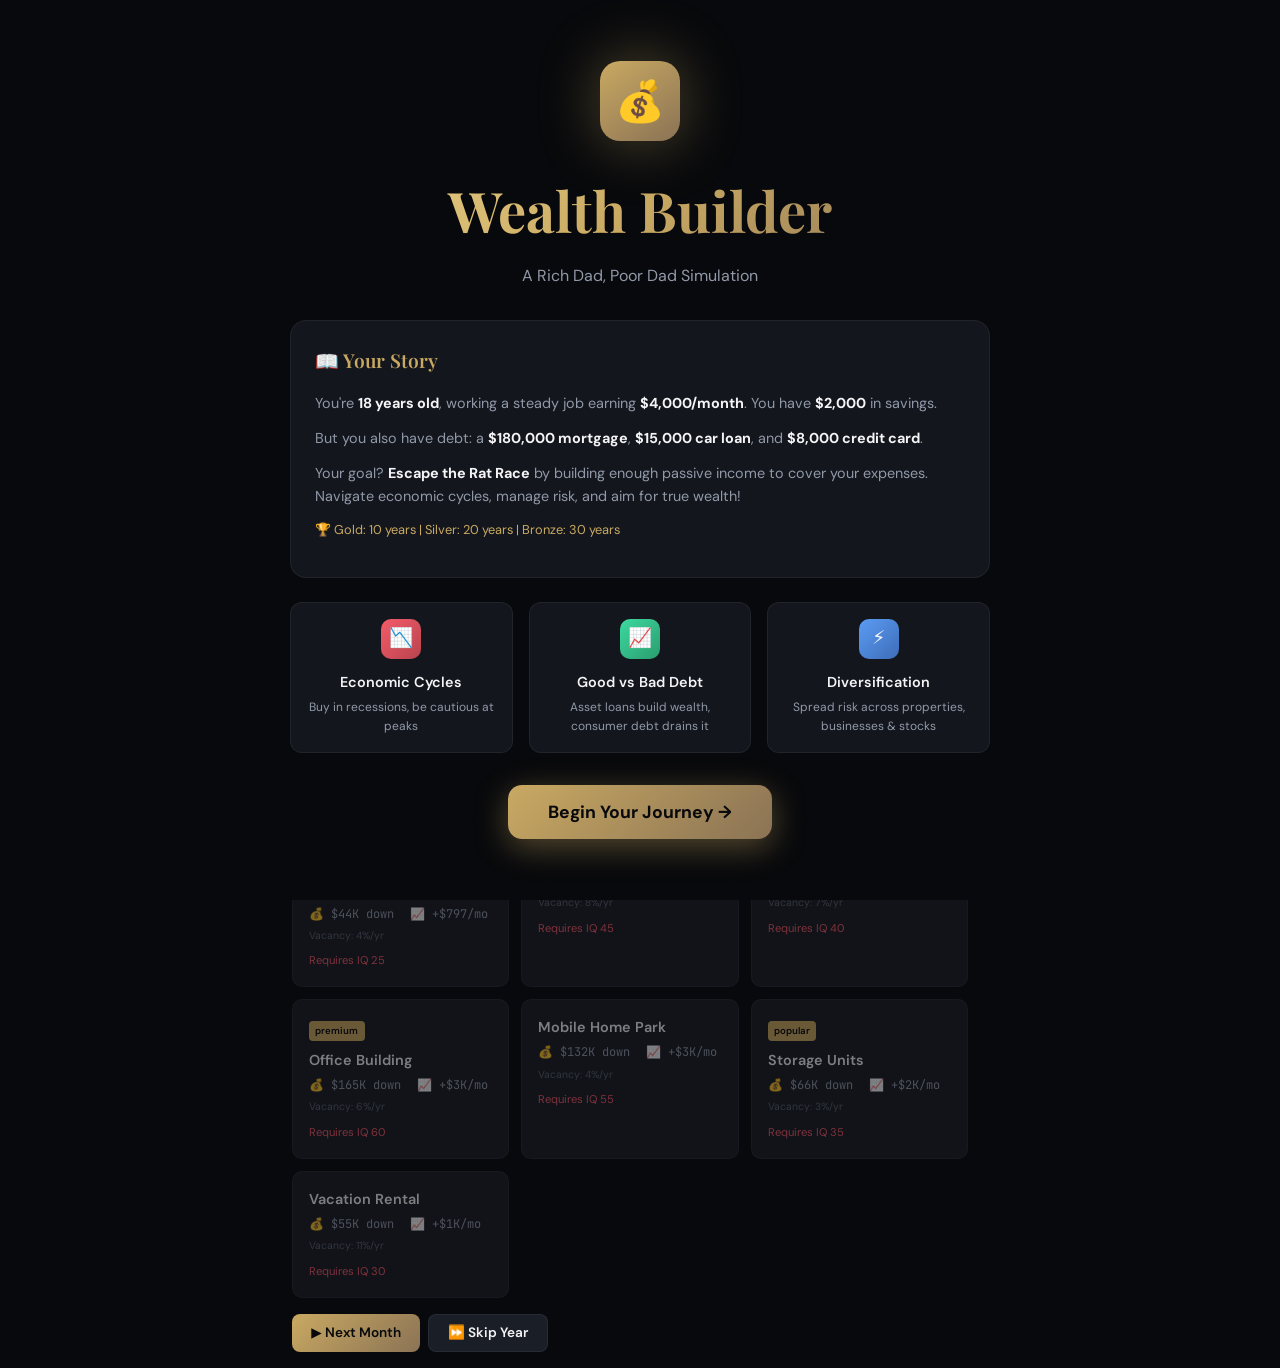
==== index.html @ d3c25e9b "Initial commit of Wealth Builder: The Rich Dad Simulation game, including core game logic, UI compon" ====
<!DOCTYPE html>
<html lang="en">
<head>
    <meta charset="UTF-8">
    <meta name="viewport" content="width=device-width, initial-scale=1.0">
    <title>Wealth Builder: The Rich Dad Simulation</title>
    <link href="https://fonts.googleapis.com/css2?family=Playfair+Display:wght@400;600;700&family=DM+Sans:wght@400;500;600;700&family=JetBrains+Mono:wght@400;500&display=swap" rel="stylesheet">
    <link rel="stylesheet" href="css/main.css">
</head>
<body>
    <div class="atmosphere"></div>

    <!-- INTRO SCREEN -->
    <div class="intro-screen" id="introScreen">
        <div class="intro-wrapper">
            <div class="intro-logo">💰</div>
            <h1 class="intro-title">Wealth Builder</h1>
            <p class="intro-subtitle">A Rich Dad, Poor Dad Simulation</p>
            
            <div class="intro-story">
                <div class="story-header">📖 Your Story</div>
                <p>You're <strong>18 years old</strong>, working a steady job earning <strong>$4,000/month</strong>. You have <strong>$2,000</strong> in savings.</p>
                <p>But you also have debt: a <strong>$180,000 mortgage</strong>, <strong>$15,000 car loan</strong>, and <strong>$8,000 credit card</strong>.</p>
                <p>Your goal? <strong>Escape the Rat Race</strong> by building enough passive income to cover your expenses. Navigate economic cycles, manage risk, and aim for true wealth!</p>
                <p style="margin-top:0.5rem;font-size:0.8rem;color:var(--gold)">🏆 Gold: 10 years | Silver: 20 years | Bronze: 30 years</p>
            </div>

            <div class="intro-concepts">
                <div class="concept-card">
                    <div class="concept-icon bad">📉</div>
                    <div class="concept-title">Economic Cycles</div>
                    <div class="concept-desc">Buy in recessions, be cautious at peaks</div>
                </div>
                <div class="concept-card">
                    <div class="concept-icon good">📈</div>
                    <div class="concept-title">Good vs Bad Debt</div>
                    <div class="concept-desc">Asset loans build wealth, consumer debt drains it</div>
                </div>
                <div class="concept-card">
                    <div class="concept-icon leverage">⚡</div>
                    <div class="concept-title">Diversification</div>
                    <div class="concept-desc">Spread risk across properties, businesses & stocks</div>
                </div>
            </div>

            <button class="btn-start" onclick="startGame()">
                Begin Your Journey →
            </button>
        </div>
    </div>

    <!-- WIN SCREEN -->
    <div class="win-screen" id="winScreen">
        <div class="win-icon">🏆</div>
        <h2 class="win-title">Financial Freedom Achieved!</h2>
        <p class="win-message" id="winMessage"></p>
        <div class="win-stats" id="winStats"></div>
        <button class="btn-restart" onclick="location.reload()">Play Again</button>
    </div>

    <!-- HEADER -->
    <header class="header">
        <div class="header-inner">
            <div class="logo">
                <div class="logo-mark">💰</div>
                <div class="logo-text">Wealth<span>Builder</span></div>
            </div>
            <div class="header-metrics">
                <div class="metric">
                    <div class="metric-label">Economy</div>
                    <div class="metric-value" id="economyIndicator">📈 Expansion</div>
                </div>
                <div class="metric">
                    <div class="metric-label">Net Worth</div>
                    <div class="metric-value gold" id="headerNetWorth">$0</div>
                </div>
                <div class="metric">
                    <div class="metric-label">Cash Flow</div>
                    <div class="metric-value" id="headerCashFlow">$0</div>
                </div>
                <div class="metric">
                    <div class="metric-label">Month</div>
                    <div class="metric-value" id="headerMonth">1</div>
                </div>
            </div>
        </div>
    </header>

    <!-- MAIN LAYOUT -->
    <main class="app-layout">
        <!-- LEFT SIDEBAR -->
        <aside class="sidebar-left">
            <div class="panel">
                <div class="panel-header">
                    <span class="panel-title">📊 Financial Statement</span>
                </div>
                <div class="fin-section">
                    <div class="fin-label">Income</div>
                    <div class="fin-row">
                        <span>Salary</span>
                        <span class="fin-value" id="incomeSalary">$4,000</span>
                    </div>
                    <div class="fin-row">
                        <span>Passive Income</span>
                        <span class="fin-value profit" id="incomePassive">$0</span>
                    </div>
                    <div class="fin-row total">
                        <span>Total Income</span>
                        <span class="fin-value" id="incomeTotal">$4,000</span>
                    </div>
                </div>
                <div class="fin-section">
                    <div class="fin-label">Expenses</div>
                    <div class="fin-row">
                        <span>Living</span>
                        <span class="fin-value" id="expLiving">$1,500</span>
                    </div>
                    <div class="fin-row">
                        <span>Debt Payments</span>
                        <span class="fin-value" id="expDebt">$1,800</span>
                    </div>
                    <div class="fin-row total">
                        <span>Total Expenses</span>
                        <span class="fin-value loss" id="expTotal">$3,300</span>
                    </div>
                </div>
                <div class="fin-section">
                    <div class="fin-row total" style="border:none">
                        <span>Monthly Cash Flow</span>
                        <span class="fin-value profit" id="cashFlow">$700</span>
                    </div>
                </div>
            </div>

            <div class="panel" style="margin-top:1rem">
                <div class="panel-header">
                    <span class="panel-title">💳 Debts</span>
                </div>
                <div id="debtList"></div>
            </div>
        </aside>

        <!-- CENTER -->
        <section class="main-content">
            <div class="status-grid">
                <div class="status-card">
                    <div class="status-icon">💵</div>
                    <div class="status-label">Cash</div>
                    <div class="status-value" id="statCash">$2,000</div>
                </div>
                <div class="status-card">
                    <div class="status-icon">📊</div>
                    <div class="status-label">Credit Score</div>
                    <div class="status-value" id="statCredit">680</div>
                </div>
                <div class="status-card">
                    <div class="status-icon">🧠</div>
                    <div class="status-label">Financial IQ</div>
                    <div class="status-value" id="statIQ">10</div>
                </div>
                <div class="status-card">
                    <div class="status-icon">🎂</div>
                    <div class="status-label">Age</div>
                    <div class="status-value" id="statAge">18</div>
                </div>
            </div>

            <div class="progress-section">
                <div class="progress-item">
                    <div class="progress-header">
                        <span>🐀 Escape Rat Race (Passive ≥ Expenses)</span>
                        <span id="progressRat">0%</span>
                    </div>
                    <div class="progress-bar"><div class="progress-fill green" id="barRat" style="width:0%"></div></div>
                </div>
                <div class="progress-item">
                    <div class="progress-header">
                        <span>💎 Millionaire ($1M Net Worth)</span>
                        <span id="progressMil">0%</span>
                    </div>
                    <div class="progress-bar"><div class="progress-fill gold" id="barMil" style="width:0%"></div></div>
                </div>
                <div class="progress-item">
                    <div class="progress-header">
                        <span>👑 Generational Wealth ($10M)</span>
                        <span id="progressUltra">0%</span>
                    </div>
                    <div class="progress-bar"><div class="progress-fill purple" id="barUltra" style="width:0%"></div></div>
                </div>
            </div>
            
            <div style="display:grid;grid-template-columns:repeat(3,1fr);gap:0.5rem;margin-bottom:1rem;font-size:0.75rem;text-align:center">
                <div style="background:var(--bg-elevated);padding:0.5rem;border-radius:8px">
                    <div style="color:var(--text-tertiary)">🥇 Gold</div>
                    <div>≤10 years</div>
                </div>
                <div style="background:var(--bg-elevated);padding:0.5rem;border-radius:8px">
                    <div style="color:var(--text-tertiary)">🥈 Silver</div>
                    <div>≤20 years</div>
                </div>
                <div style="background:var(--bg-elevated);padding:0.5rem;border-radius:8px">
                    <div style="color:var(--text-tertiary)">🥉 Bronze</div>
                    <div>≤30 years</div>
                </div>
            </div>

            <div class="tabs" id="actionTabs">
                <button class="tab active" data-tab="properties">🏠 Properties</button>
                <button class="tab" data-tab="businesses">🏢 Businesses</button>
                <button class="tab" data-tab="stocks">📈 Stocks</button>
                <button class="tab" data-tab="crypto">🪙 Crypto</button>
                <button class="tab" data-tab="jobs">💼 Jobs</button>
                <button class="tab" data-tab="education">📚 Education</button>
                <button class="tab" data-tab="debt">💳 Debt Mgmt</button>
                <button class="tab" data-tab="lifestyle">⚙️ Lifestyle</button>
            </div>

            <div class="action-grid" id="actionGrid"></div>

            <div class="controls">
                <button class="btn btn-primary" onclick="advanceMonth()">▶ Next Month</button>
                <button class="btn btn-secondary" onclick="skipYear()">⏩ Skip Year</button>
            </div>
        </section>

        <!-- RIGHT SIDEBAR -->
        <aside class="sidebar-right">
            <div class="panel">
                <div class="panel-header">
                    <span class="panel-title">🏦 Your Assets</span>
                </div>
                <div class="asset-list" id="assetList">
                    <p style="color:var(--text-tertiary);font-size:0.8rem;text-align:center;padding:1rem">No assets yet. Start investing!</p>
                </div>
            </div>

            <div class="panel" style="margin-top:1rem">
                <div class="panel-header">
                    <span class="panel-title">📰 Events</span>
                </div>
                <div class="event-log" id="eventLog"></div>
            </div>

            <div class="panel" style="margin-top:1rem">
                <div class="panel-header">
                    <span class="panel-title">📈 Statistics</span>
                </div>
                <div class="fin-row">
                    <span>Leverage Ratio</span>
                    <span class="fin-value" id="statLeverage">0x</span>
                </div>
                <div class="fin-row">
                    <span>Total Assets Value</span>
                    <span class="fin-value profit" id="statAssetValue">$0</span>
                </div>
                <div class="fin-row">
                    <span>Total Liabilities</span>
                    <span class="fin-value loss" id="statLiabilities">$203,000</span>
                </div>
                <div class="fin-row">
                    <span>Diversification</span>
                    <span class="fin-value" id="statDiversification">-</span>
                </div>
                <div class="fin-row">
                    <span>Good Debt Ratio</span>
                    <span class="fin-value" id="statGoodDebt">0%</span>
                </div>
            </div>
        </aside>
    </main>

    <!-- MODAL -->
    <div class="modal-overlay" id="modal">
        <div class="modal">
            <h3 class="modal-title" id="modalTitle"></h3>
            <div id="modalContent"></div>
            <div class="modal-actions">
                <button class="btn btn-secondary" onclick="closeModal()">Cancel</button>
                <button class="btn btn-primary" id="modalConfirm">Confirm</button>
            </div>
        </div>
    </div>

    <!-- TOAST -->
    <div class="toast-container" id="toastContainer"></div>

    <script type="module" src="js/main.js"></script>
</body>
</html>
---- css/main.css ----
/* ===========================================
   WEALTH BUILDER - MAIN STYLESHEET
   =========================================== */

@import 'variables.css';
@import 'base.css';
@import 'screens.css';
@import 'layout.css';
@import 'components.css';
@import 'assets-debts.css';
@import 'modals.css';
@import 'utilities.css';
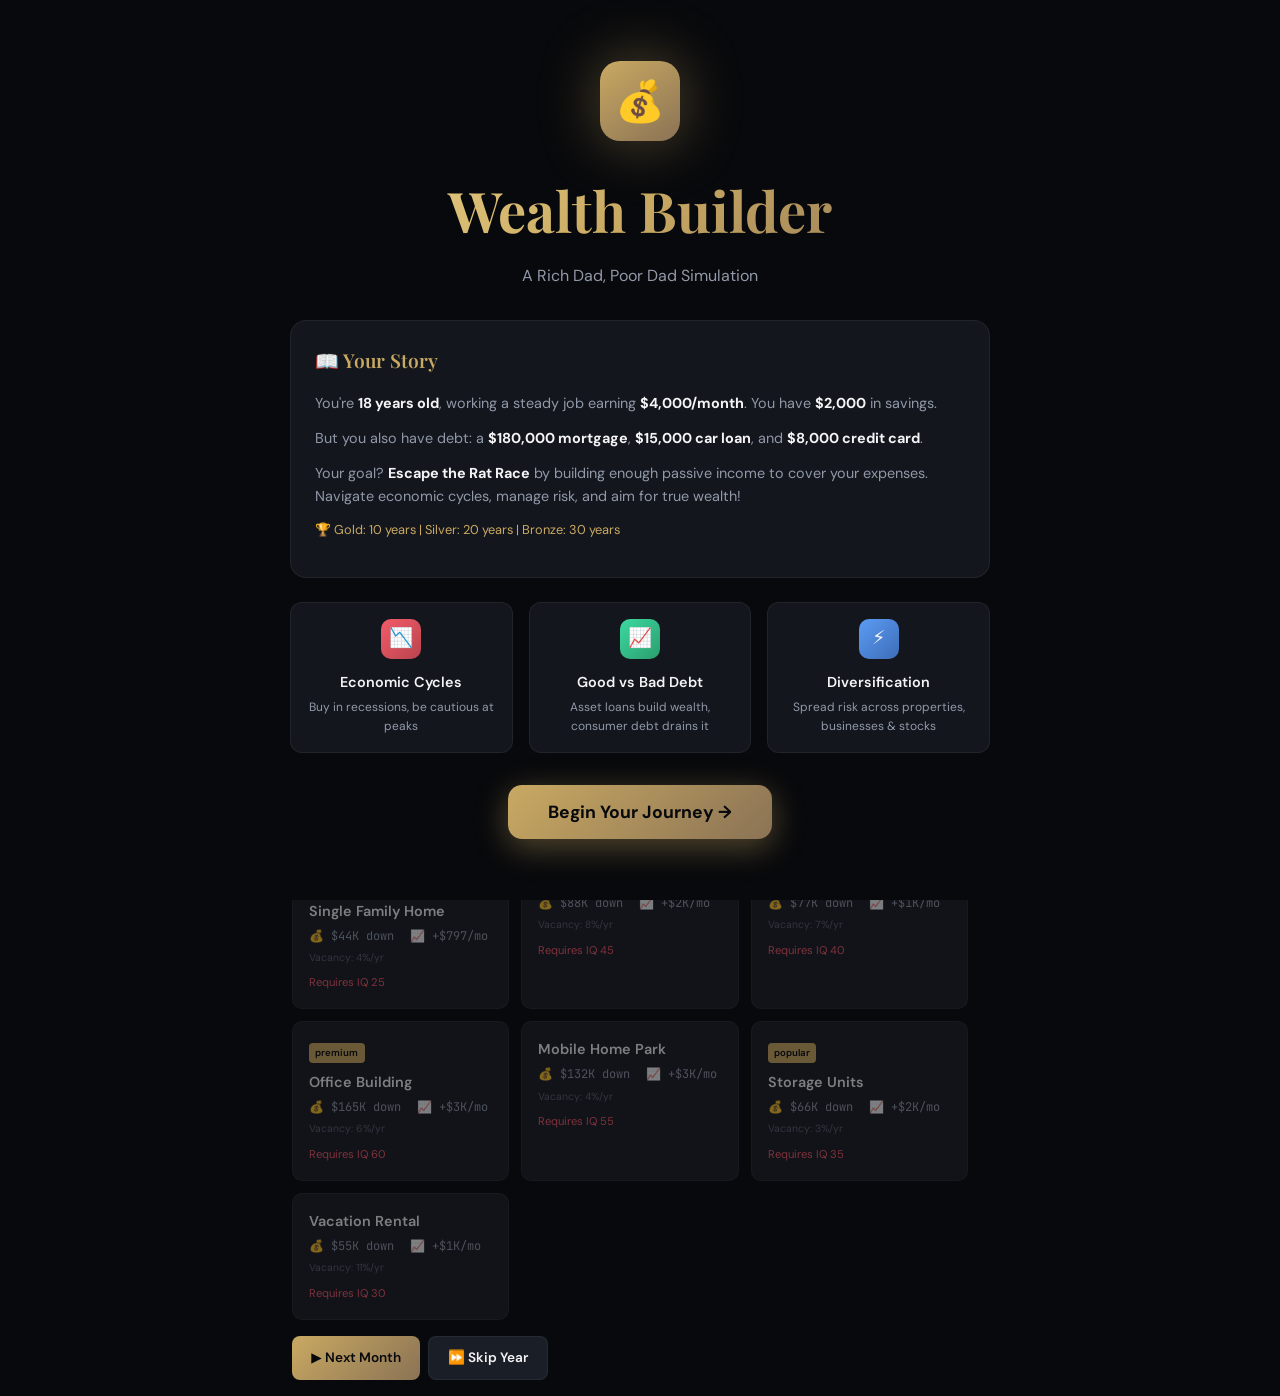
==== commit b3f19ce2: "Add mobile navigation and drawer functionality with responsive styles" ====
--- a/index.html
+++ b/index.html
@@ -284,6 +284,57 @@
     <!-- TOAST -->
     <div class="toast-container" id="toastContainer"></div>
 
+    <!-- MOBILE NAVIGATION -->
+    <div class="mobile-nav" id="mobileNav">
+        <button class="mobile-nav-btn" onclick="toggleMobileDrawer('finances')" aria-label="View Finances">
+            <span class="mobile-nav-icon">📊</span>
+            <span class="mobile-nav-label">Finances</span>
+        </button>
+        <button class="mobile-nav-btn" onclick="toggleMobileDrawer('assets')" aria-label="View Assets">
+            <span class="mobile-nav-icon">🏦</span>
+            <span class="mobile-nav-label">Assets</span>
+        </button>
+        <button class="mobile-nav-btn" onclick="toggleMobileDrawer('events')" aria-label="View Events">
+            <span class="mobile-nav-icon">📰</span>
+            <span class="mobile-nav-label">Events</span>
+        </button>
+    </div>
+
+    <!-- MOBILE DRAWERS -->
+    <div class="mobile-drawer" id="drawerFinances">
+        <div class="mobile-drawer-overlay" onclick="closeMobileDrawers()"></div>
+        <div class="mobile-drawer-content">
+            <div class="mobile-drawer-header">
+                <h3>📊 Financial Statement</h3>
+                <button class="mobile-drawer-close" onclick="closeMobileDrawers()" aria-label="Close">✕</button>
+            </div>
+            <div class="mobile-drawer-body" id="mobileFinances"></div>
+        </div>
+    </div>
+
+    <div class="mobile-drawer" id="drawerAssets">
+        <div class="mobile-drawer-overlay" onclick="closeMobileDrawers()"></div>
+        <div class="mobile-drawer-content">
+            <div class="mobile-drawer-header">
+                <h3>🏦 Your Assets & Debts</h3>
+                <button class="mobile-drawer-close" onclick="closeMobileDrawers()" aria-label="Close">✕</button>
+            </div>
+            <div class="mobile-drawer-body" id="mobileAssets"></div>
+        </div>
+    </div>
+
+    <div class="mobile-drawer" id="drawerEvents">
+        <div class="mobile-drawer-overlay" onclick="closeMobileDrawers()"></div>
+        <div class="mobile-drawer-content">
+            <div class="mobile-drawer-header">
+                <h3>📰 Events & Stats</h3>
+                <button class="mobile-drawer-close" onclick="closeMobileDrawers()" aria-label="Close">✕</button>
+            </div>
+            <div class="mobile-drawer-body" id="mobileEvents"></div>
+        </div>
+    </div>
+
     <script type="module" src="js/main.js"></script>
+    <script src="js/mobile.js"></script>
 </body>
 </html>
--- a/css/main.css
+++ b/css/main.css
@@ -10,4 +10,5 @@
 @import 'assets-debts.css';
 @import 'modals.css';
 @import 'utilities.css';
+@import 'mobile.css';
 
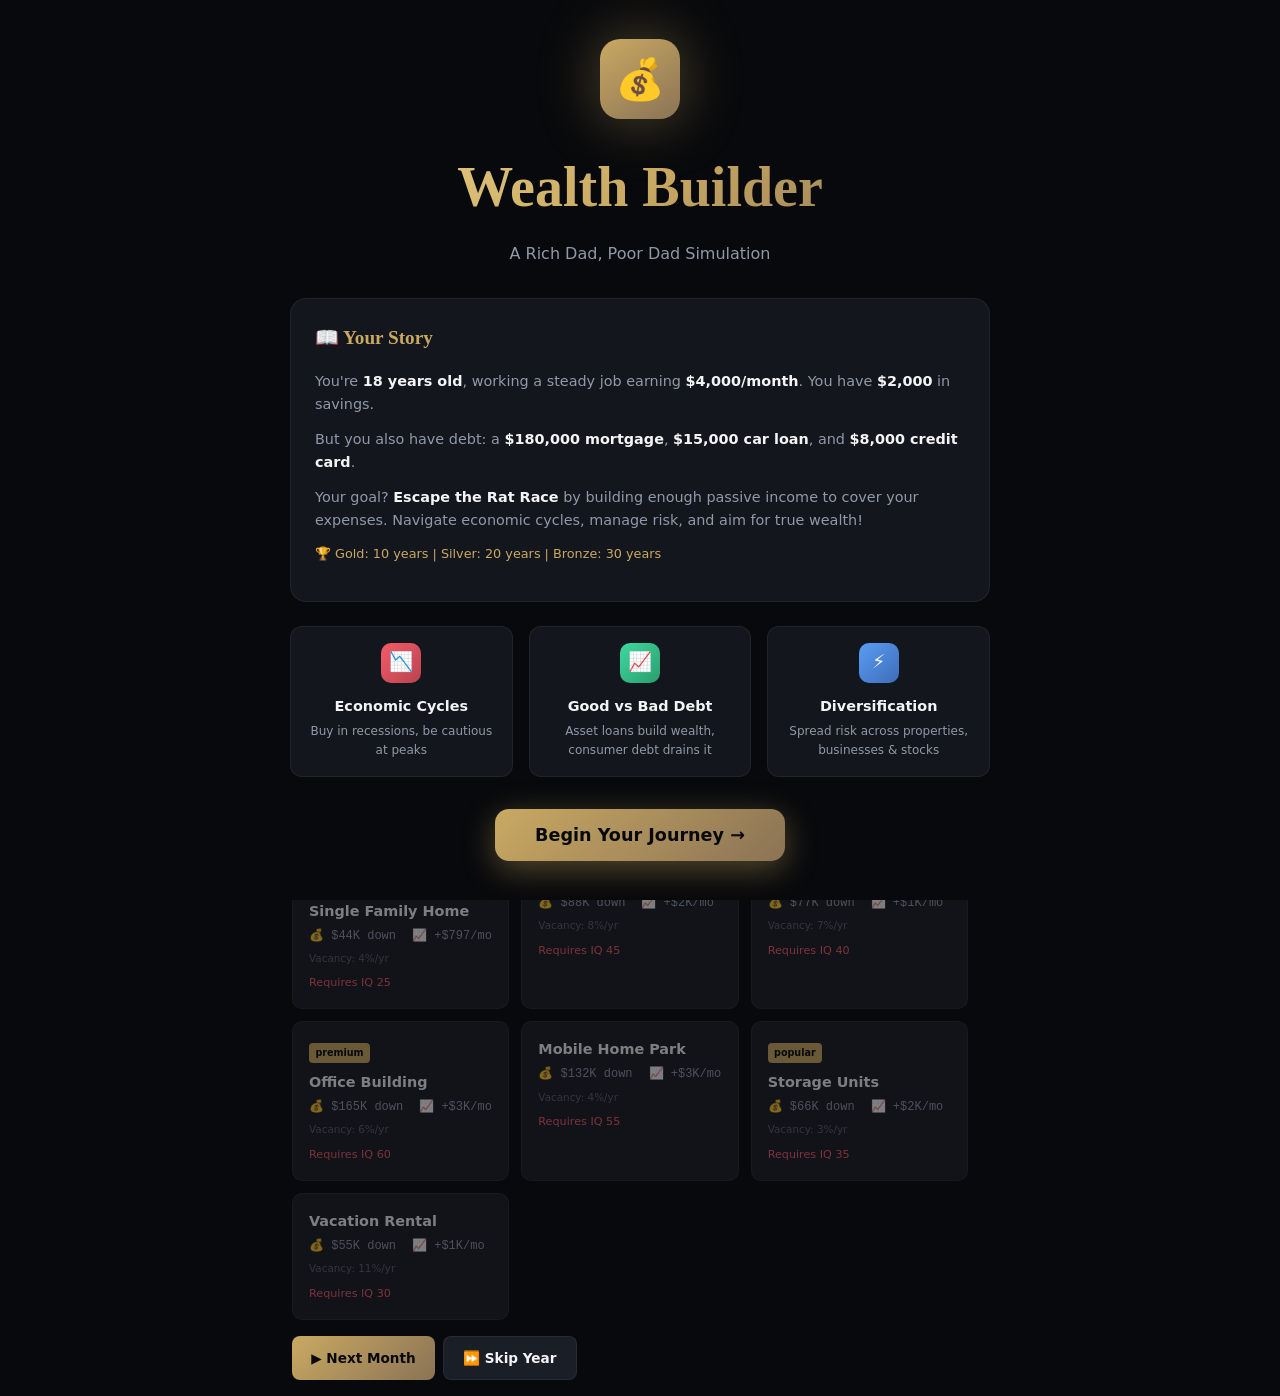
==== commit a08de1fb: "Add local-only privacy and game terms" ====
--- a/index.html
+++ b/index.html
@@ -4,7 +4,6 @@
     <meta charset="UTF-8">
     <meta name="viewport" content="width=device-width, initial-scale=1.0">
     <title>Wealth Builder: The Rich Dad Simulation</title>
-    <link href="https://fonts.googleapis.com/css2?family=Playfair+Display:wght@400;600;700&family=DM+Sans:wght@400;500;600;700&family=JetBrains+Mono:wght@400;500&display=swap" rel="stylesheet">
     <link rel="stylesheet" href="css/main.css">
 </head>
 <body>
@@ -283,6 +282,12 @@
 
     <!-- TOAST -->
     <div class="toast-container" id="toastContainer"></div>
+
+    <nav class="legal-nav" aria-label="Legal and storage information">
+        <a href="/privacy/">Privacy</a>
+        <a href="/cookies/">Local storage</a>
+        <a href="/terms/">Game terms</a>
+    </nav>
 
     <!-- MOBILE NAVIGATION -->
     <div class="mobile-nav" id="mobileNav">
--- a/css/main.css
+++ b/css/main.css
@@ -12,3 +12,19 @@
 @import 'utilities.css';
 @import 'mobile.css';
 
+/* Permanent legal controls for the local-only simulation. */
+.legal-nav {
+    position: fixed;
+    right: 12px;
+    bottom: 12px;
+    z-index: 1000;
+    display: flex;
+    gap: 10px;
+    padding: 8px 12px;
+    border: 1px solid rgba(212, 175, 55, .4);
+    border-radius: 999px;
+    background: rgba(10, 10, 12, .94);
+    font: 600 12px/1.2 Arial, sans-serif;
+}
+.legal-nav a { color: #f4d06f; text-decoration: underline; text-underline-offset: 3px; }
+@media (max-width: 640px) { .legal-nav { left: 8px; right: 8px; bottom: 72px; justify-content: center; } }
